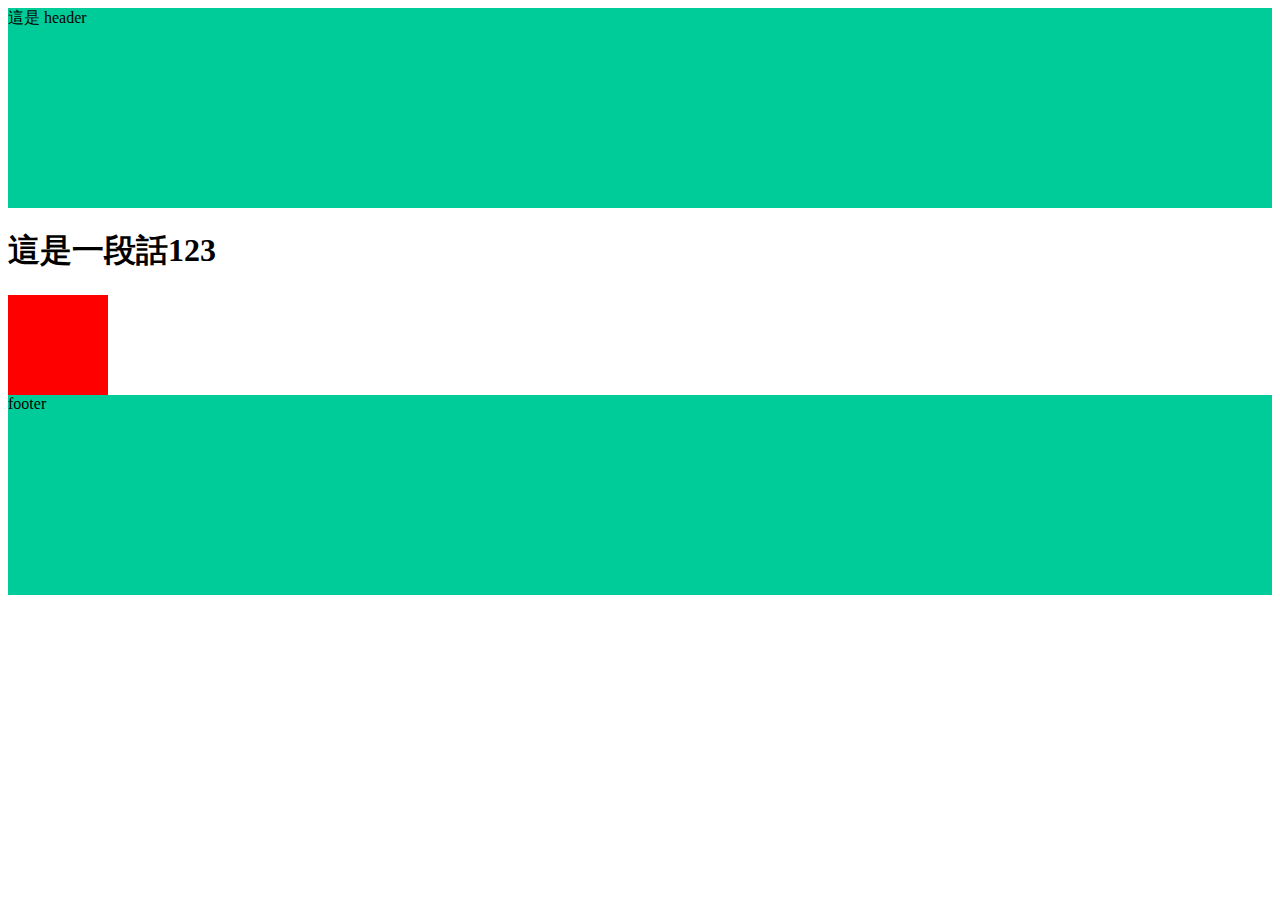
==== index.html @ d3158777 "Update 2021-07-30T07:24:59.198Z" ====
<!DOCTYPE html>
<html lang="en">

<head>
  <meta charset="UTF-8">
  <meta name="viewport" content="width=device-width, initial-scale=1.0">
  <meta http-equiv="X-UA-Compatible" content="ie=edge">
  <title>首頁</title>
  <link rel="stylesheet" href="./assets/style/all.css">
</head>

<body>
  <header class="header">
    這是 header
  </header>

  
<h1>
  這是一段話123
</h1>

<div class="box"></div>

  <footer class="footer">
    footer
  </footer>
  <script src="./assets/js/vendors.js"></script>
  <script src="./assets/js/all.js"></script>
</body>

</html>
---- assets/style/all.css ----
.header {
  height: 200px;
  background-color: #00cc99; }

.footer {
  height: 200px;
  background-color: #00cc99; }

.box {
  width: 100px;
  height: 100px;
  background-color: red;
  display: -webkit-box;
  display: -ms-flexbox;
  display: flex;
  -webkit-transition: all 0.5s;
  -o-transition: all 0.5s;
  transition: all 0.5s; }
  .box:hover {
    width: 200px;
    background-color: #00cc99; }

/*# sourceMappingURL=all.css.map */
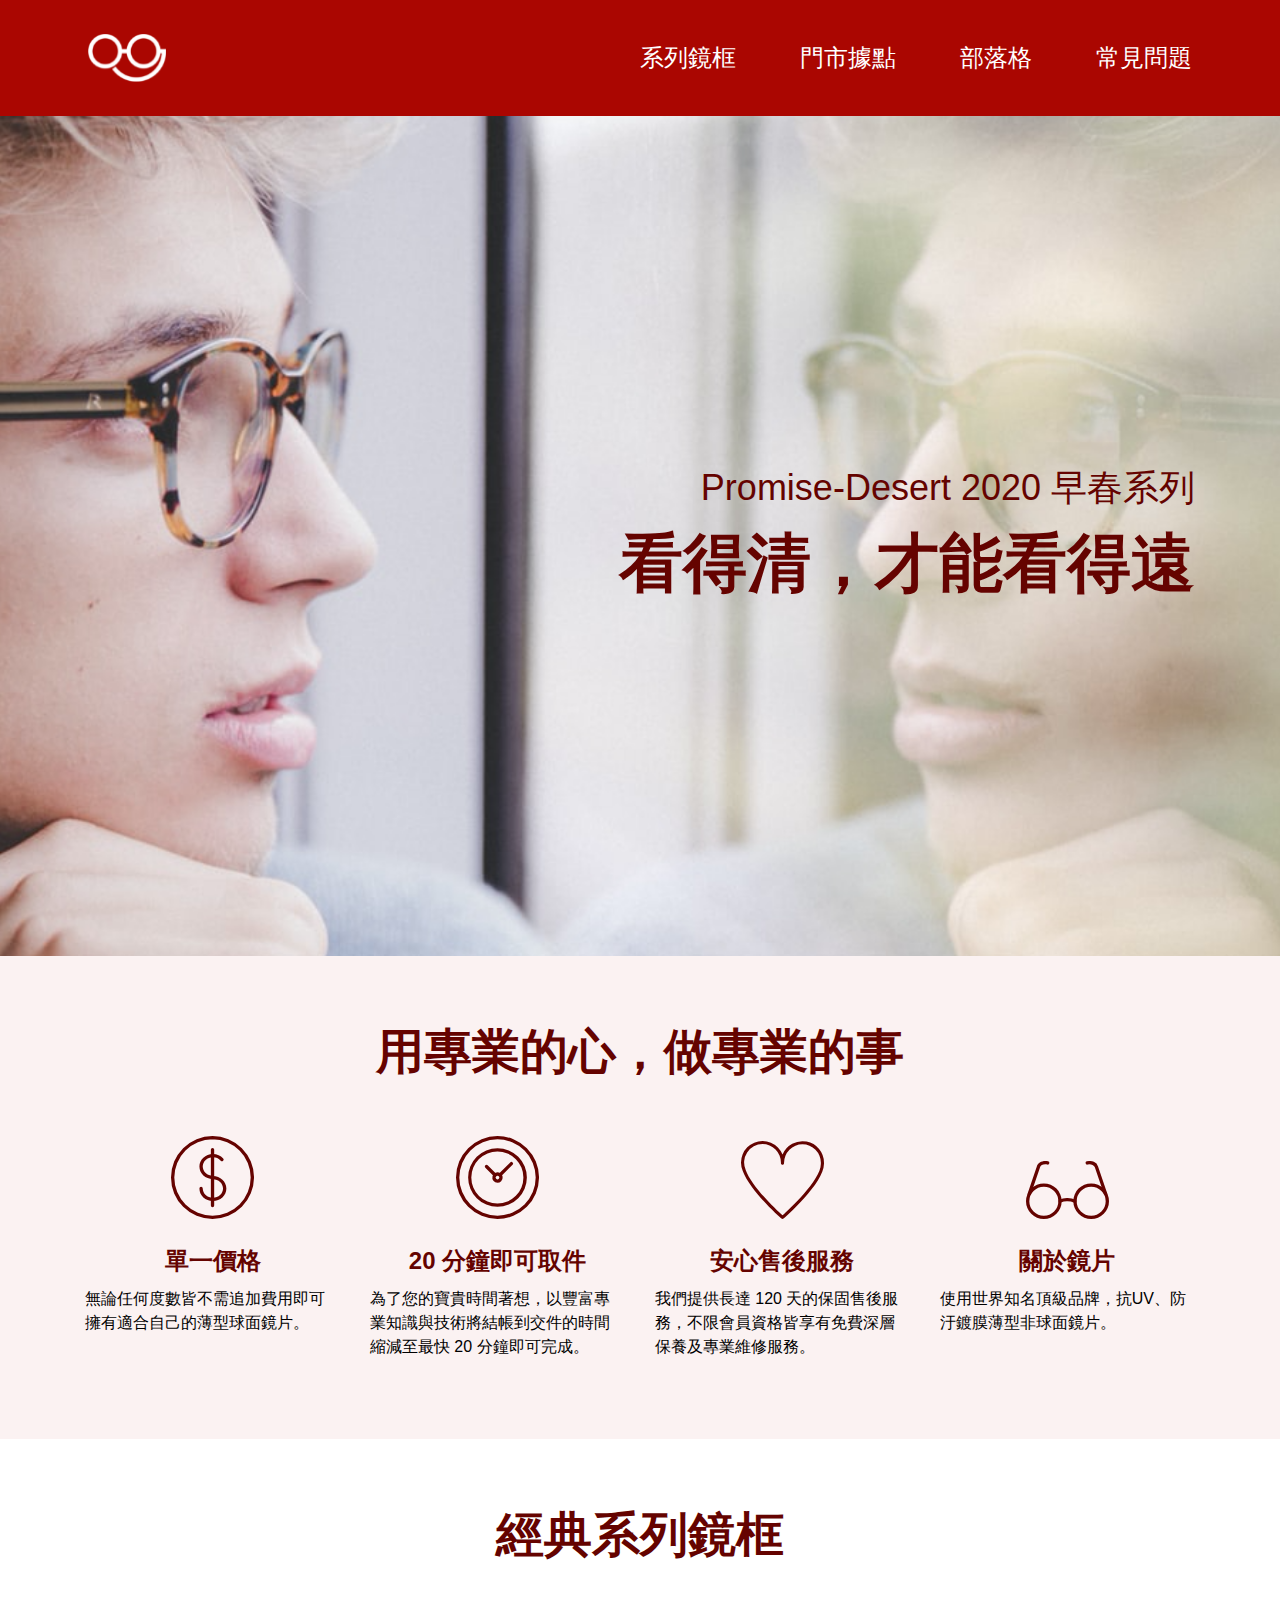
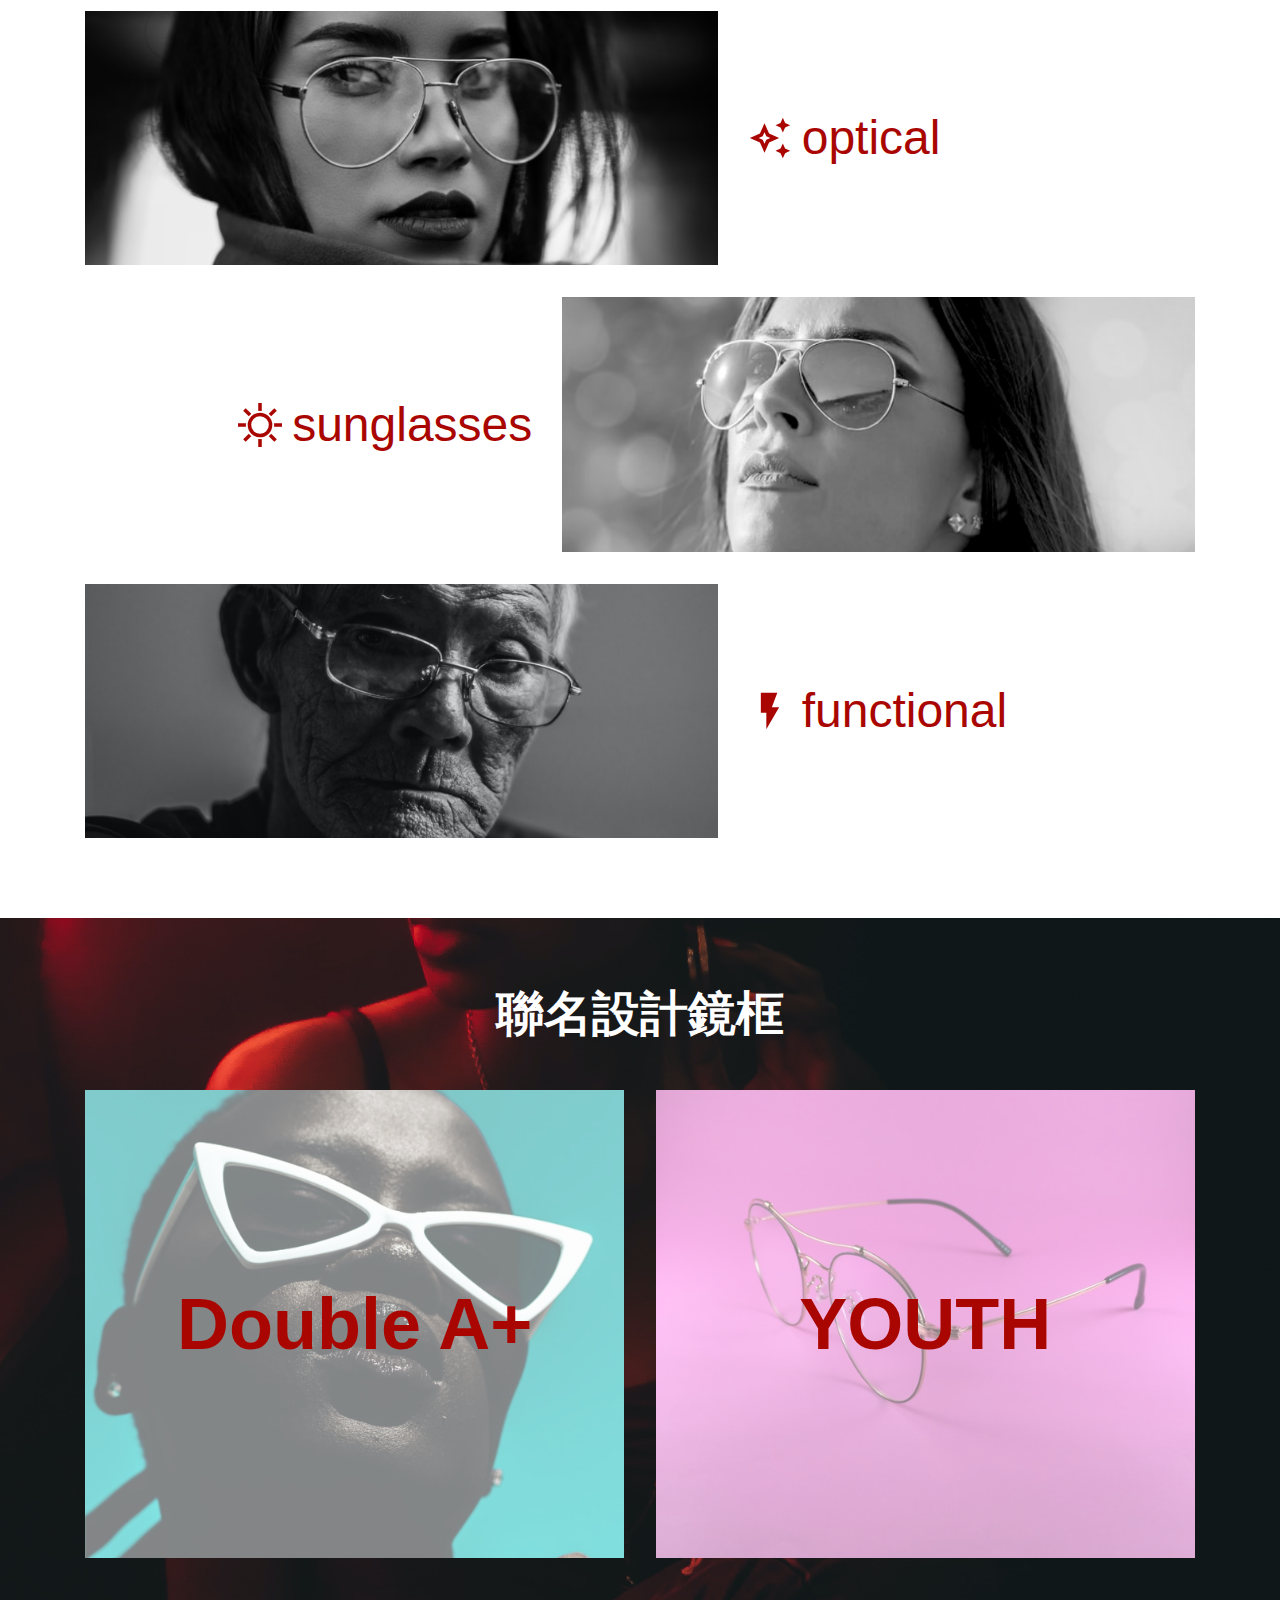
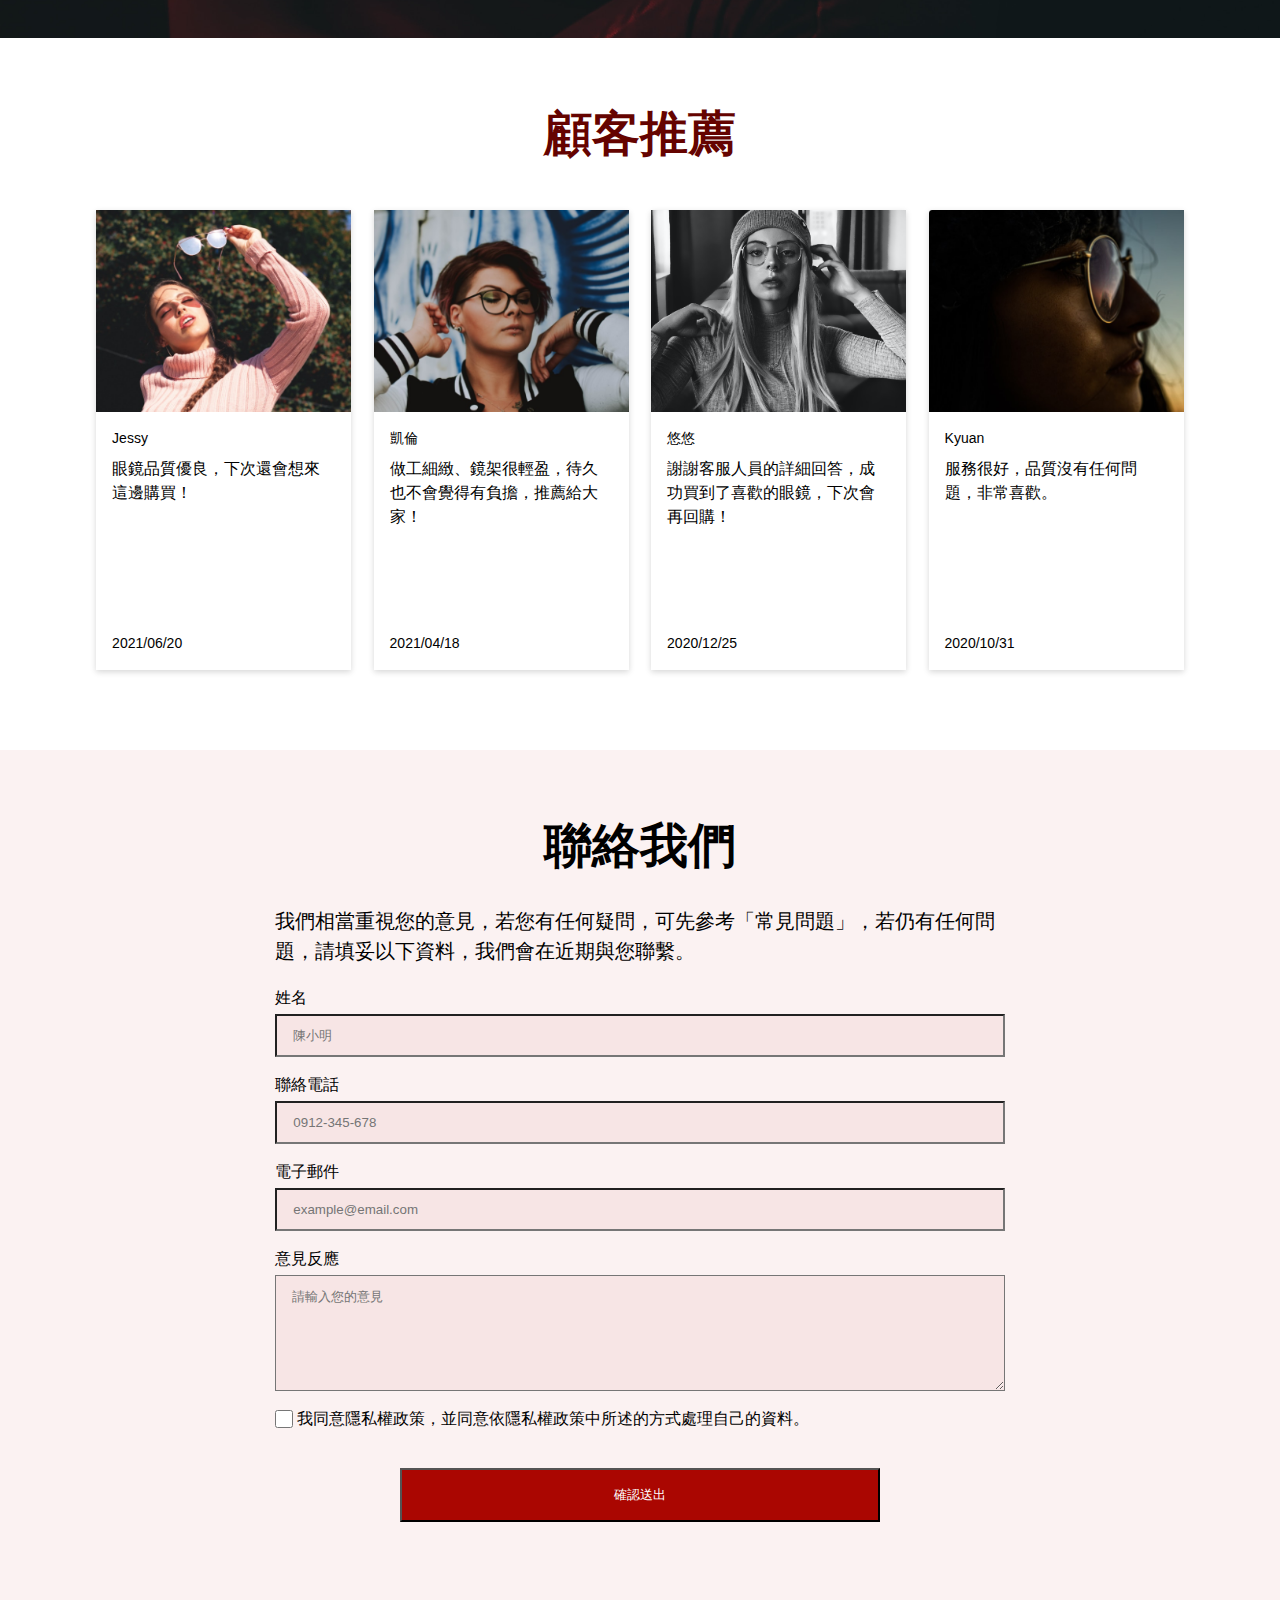
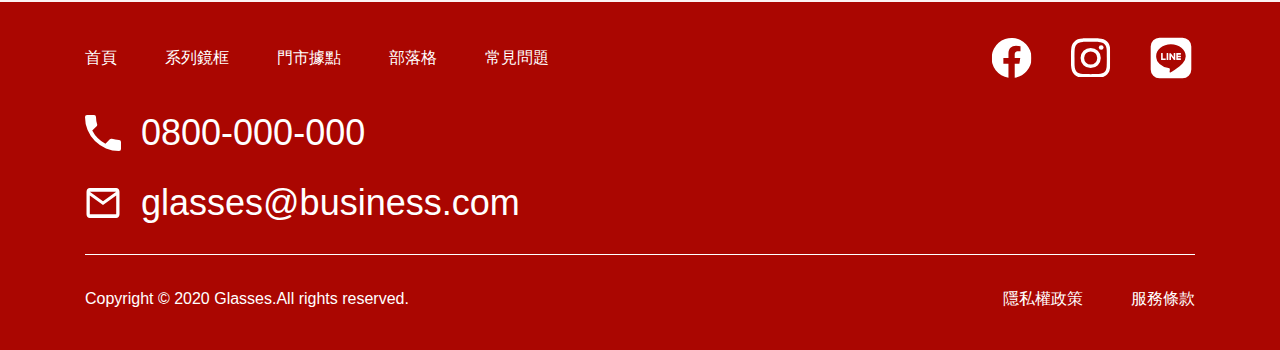
==== commit 05a4d3e0: "Update 2021-07-30T14:39:29.017Z" ====
--- a/index.html
+++ b/index.html
@@ -2,30 +2,220 @@
 <html lang="en">
 
 <head>
-  <meta charset="UTF-8">
-  <meta name="viewport" content="width=device-width, initial-scale=1.0">
-  <meta http-equiv="X-UA-Compatible" content="ie=edge">
-  <title>首頁</title>
-  <link rel="stylesheet" href="./assets/style/all.css">
+    <meta charset="UTF-8">
+    <meta name="viewport" content="width=device-width, initial-scale=1.0">
+    <meta http-equiv="X-UA-Compatible" content="ie=edge">
+    <title>
+        首頁
+    </title>
+    <link rel="stylesheet" href="./assets/style/all.css">
 </head>
 
 <body>
-  <header class="header">
-    這是 header
-  </header>
-
-  
-<h1>
-  這是一段話123
-</h1>
+    <nav class="navbar d-flex justify-content-between align-items-center">
+        <div>
+            <h1><a href="index.html">logo</a></h1>
+        </div>
+        <ul class="menu d-flex">
+            <li><a href="product-op.html" class="h5">系列鏡框</a></li>
+            <li><a href="location.html" class="h5">門市據點</a></li>
+            <li><a href="#" class="h5">部落格</a></li>
+            <li><a href="faq.html" class="h5">常見問題</a></li>
+        </ul>
+    </nav>
+
+    
+<header class="banner">
+    <div class="banner-inner d-flex flex-column justify-content-center container">
+        <span class="h4 text-primary">Promise-Desert 2020 早春系列</span>
+        <h2 class="h2 text-primary fw-bold">看得清，才能看得遠</h2>
+    </div>
+</header>
+<section class="profession content">
+    <h3 class="title text-primary mb-12">用專業的心，做專業的事</h3>
+    <ul class="professionList container d-flex justify-content-between align-items-baseline">
+        <li class="card">
+            <img src="assets/images/icon-dollar.svg" class="profession-img" alt="icon-dollar">
+            <h5 class="card-title h5 text-primary fw-bold mb-2">單一價格</h5>
+            <p>無論任何度數皆不需追加費用即可擁有適合自己的薄型球面鏡片。</p>
+        </li>
+        <li class="card">
+            <img src="assets/images/icon-clock.svg" class="profession-img" alt="icon-clock">
+            <h5 class="card-title h5 text-primary fw-bold mb-2">20 分鐘即可取件</h5>
+            <p>為了您的寶貴時間著想，以豐富專業知識與技術將結帳到交件的時間縮減至最快 20 分鐘即可完成。</p>
+        </li>
+        <li class="card">
+            <img src="assets/images/icon-heart.svg" class="profession-img" alt="icon-heart">
+            <h5 class="card-title h5 text-primary fw-bold mb-2">安心售後服務</h5>
+            <p>我們提供長達 120 天的保固售後服務，不限會員資格皆享有免費深層保養及專業維修服務。</p>
+        </li>
+        <li class="card">
+            <img src="assets/images/icon-glasses.svg" class="profession-img" alt="icon-glasses">
+            <h5 class="card-title h5 text-primary fw-bold mb-2">關於鏡片</h5>
+            <p>使用世界知名頂級品牌，抗UV、防汙鍍膜薄型非球面鏡片。</p>
+        </li>
+    </ul>
+</section>
+<section class="series container content">
+    <h3 class="title series-title text-primary mb-10">經典系列鏡框</h3>
+    <ul class="seriesList">
+        <li class="d-flex">
+            <img src="assets/images/product-1.png" class="series-image" alt="product-1">
+            <a href="product-op.html" class="seriesLink d-flex  align-items-center">
+                <img src="assets/images/auto_awesome_white_24dp.svg" alt="awesome_white" class="hide series-icon">
+                <img src="assets/images/auto_awesome_red_24dp.svg" alt="awesome_red" class="show series-icon">
+                <h3 class="h3 text-secondary">optical</h3>
+            </a>
+        </li>
+        <li class="d-flex flex-row-reverse">
+            <img src="assets/images/product-2.png" class="series-image" alt="product-2">
+            <a href="product-sun.html" class="seriesLink-reverse d-flex align-items-center">
+                <img src="assets/images/icon-sun-white.svg" alt="icon-sun-white" class="hide series-icon">
+                <img src="assets/images/icon-sun.svg" alt="icon-sun" class="show series-icon">
+                <h3 class="h3 text-secondary">sunglasses</h3>
+            </a>
+        </li>
+        <li class="d-flex">
+            <img src="assets/images/product-3.png" class="series-image" alt="product-3">
+            <a href="#" class="seriesLink d-flex  align-items-center">
+                <img src="assets/images/flash_on_white_24dp.svg" alt="flash_on_white" class="hide series-icon">
+                <img src="assets/images/flash_on_red_24dp.svg" alt="flash_on_red" class="show series-icon">
+                <h3 class="h3 text-secondary">functional</h3>
+            </a>
+        </li>
+    </ul>
+</section>
+<section class="joint content">
+    <div class="container text-center">
+        <h3 class="h3 title text-light mb-10">聯名設計鏡框</h3>
+        <ul class="jointList d-flex justify-content-between">
+            <li class="double">
+                <a href="#" class="text-secondary fw-bold">
+                    <p class="font-l">Double A+</p>
+                </a>
+            </li>
+            <li class="youth">
+                <a href="#" class="text-secondary fw-bold">
+                    <p class="font-l">YOUTH</p>
+                </a>
+            </li>
+        </ul>
+    </div>
+</section>
+<section class="container">
+    <div class="content">
+        <h3 class="title text-primary mb-10">顧客推薦</h3>
+        <ul class="recommendList d-flex justify-content-between flex-wrap ">
+            <li class="card mx-auto box-shadow position-relative">
+                <img src="assets/images/rec-1.png" alt="rec-1" class="recommend-img">
+                <div class="card-body">
+                    <p class="font-s mb-2">Jessy</p>
+                    <p>眼鏡品質優良，下次還會想來這邊購買！</p>
+                    <p class="font-s issueDate">2021/06/20</p>
+                </div>
+            </li>
+            <li class="card mx-auto box-shadow position-relative">
+                <img src="assets/images/rec-2.png" alt="rec-2" class="recommend-img">
+                <div class="card-body">
+                    <p class="font-s mb-2">凱倫</p>
+                    <p>做工細緻、鏡架很輕盈，待久也不會覺得有負擔，推薦給大家！</p>
+                    <p class="font-s issueDate">2021/04/18</p>
+                </div>
+            </li>
+            <li class="card mx-auto box-shadow position-relative">
+                <img src="assets/images/rec-3.png" alt="rec-3" class="recommend-img">
+                <div class="card-body">
+                    <p class="font-s mb-2">悠悠</p>
+                    <p>謝謝客服人員的詳細回答，成功買到了喜歡的眼鏡，下次會再回購！</p>
+                    <p class="font-s issueDate">2020/12/25</p>
+                </div>
+            </li>
+            <li class="card mx-auto box-shadow position-relative">
+                <img src="assets/images/rec-4.png" alt="rec-4" class="recommend-img">
+                <div class="card-body">
+                    <p class="font-s mb-2">Kyuan</p>
+                    <p>服務很好，品質沒有任何問題，非常喜歡。</p>
+                    <p class="font-s issueDate">2020/10/31</p>
+                </div>
+            </li>
+        </ul>
+    </div>
+</section>
+<section class="contact content">
+    <h3 class="title">聯絡我們</h3>
+    <div class="container">
+        <div class="contact-form mx-auto">
+            <h6 class="h6 mb-5">我們相當重視您的意見，若您有任何疑問，可先參考「常見問題」，若仍有任何問題，請填妥以下資料，我們會在近期與您聯繫。</h6>
+            <form action="index.html">
+                <div class="contact-form-group mb-4">
+                    <label for="name">姓名</label>
+                    <input type="text" id="name" name="name" placeholder="陳小明">
+                </div>
+                <div class="contact-form-group mb-4">
+                    <label for="tel">聯絡電話</label>
+                    <input type="tel" id="tel" name="tel" placeholder="0912-345-678">
+                </div>
+                <div class="contact-form-group mb-4">
+                    <label for="email">電子郵件</label>
+                    <input type="email" id="email" name="email" placeholder="example@email.com">
+                </div>
+                <div class="contact-form-group mb-4">
+                    <label for="textarea">意見反應</label>
+                    <textarea id="textarea" name="textarea" placeholder="請輸入您的意見" rows="6"></textarea>
+                </div>
+                <div class="checkbox d-flex ">
+                    <input type="checkbox" class="mb-10">
+                    <p>
+                        我同意隱私權政策，並同意依隱私權政策中所述的方式處理自己的資料。
+                    </p>
+                </div>
+                <div class="text-center">
+                    <input type="submit" value="確認送出" class="contactSubmit text-light">
+                </div>
+            </form>
+        </div>
+    </div>
+</section>
 
 <div class="box"></div>
 
-  <footer class="footer">
-    footer
-  </footer>
-  <script src="./assets/js/vendors.js"></script>
-  <script src="./assets/js/all.js"></script>
+        <footer class="footer">
+            <div class="container">
+                <div class="d-flex justify-content-between border-bottom-light">
+                    <div class="footer-left">
+                        <ul class="footer-menu d-flex">
+                            <li><a href="index.html">首頁</a></li>
+                            <li><a href="product-op.html">系列鏡框</a></li>
+                            <li><a href="location.html">門市據點</a></li>
+                            <li><a href="#">部落格</a></li>
+                            <li><a href="faq.html">常見問題</a></li>
+                        </ul>
+                        <div class="footer-left-phone d-flex align-items-center">
+                            <img src="assets/images/icon-phone.svg" class="footer-left-icon" alt="phone"><a href="#"
+                                class="h4">0800-000-000</a>
+                        </div>
+                        <div class="footer-left-mail d-flex align-items-center">
+                            <img src="assets/images/icon-mail.svg" class="footer-left-icon" alt="mail"><a href="#"
+                                class="h4">glasses@business.com</a>
+                        </div>
+                    </div>
+                    <ul class="footer-links d-flex">
+                        <li><a href="#"><img src="assets/images/icon-fb.svg" alt="facebook"></a></li>
+                        <li><a href="#"><img src="assets/images/icon-ig.svg" alt="IG"></a></li>
+                        <li><a href="#"><img src="assets/images/icon-line.svg" alt="line"></a></li>
+                    </ul>
+                </div>
+                <div class="footer-bottom d-flex justify-content-between">
+                    <p class="footer-copyright">Copyright © 2020 Glasses.All rights reserved.</p>
+                    <ul class="footer-terms d-flex">
+                        <li><a href="#">隱私權政策</a></li>
+                        <li><a href="#">服務條款</a></li>
+                    </ul>
+                </div>
+            </div>
+        </footer>
+        <script src="./assets/js/vendors.js"></script>
+        <script src="./assets/js/all.js"></script>
 </body>
 
-</html>
+</html>--- a/assets/style/all.css
+++ b/assets/style/all.css
@@ -1,23 +1,1238 @@
-.header {
-  height: 200px;
-  background-color: #00cc99; }
-
-.footer {
-  height: 200px;
-  background-color: #00cc99; }
-
-.box {
-  width: 100px;
-  height: 100px;
-  background-color: red;
+@charset "UTF-8";
+.mb-1 {
+  margin-bottom: 4px; }
+
+.mb-2 {
+  margin-bottom: 8px; }
+
+.mb-3 {
+  margin-bottom: 12px; }
+
+.mb-4 {
+  margin-bottom: 16px; }
+
+.mb-5 {
+  margin-bottom: 20px; }
+
+.mb-6 {
+  margin-bottom: 24px; }
+
+.mb-7 {
+  margin-bottom: 28px; }
+
+.mb-8 {
+  margin-bottom: 32px; }
+
+.mb-9 {
+  margin-bottom: 36px; }
+
+.mb-10 {
+  margin-bottom: 40px; }
+
+.mb-11 {
+  margin-bottom: 44px; }
+
+.mb-12 {
+  margin-bottom: 48px; }
+
+.mb-13 {
+  margin-bottom: 52px; }
+
+.mx-auto {
+  margin: 0 auto; }
+
+@media (max-width: 767px) {
+  .mb-sm-5 {
+    margin-bottom: 20px; } }
+
+.d-flex {
+  display: -webkit-box;
+  display: -ms-flexbox;
+  display: flex; }
+
+.flex-column {
+  -webkit-box-orient: vertical;
+  -webkit-box-direction: normal;
+      -ms-flex-direction: column;
+          flex-direction: column; }
+
+.flex-row {
+  -webkit-box-orient: horizontal;
+  -webkit-box-direction: normal;
+      -ms-flex-direction: row;
+          flex-direction: row; }
+
+.flex-row-reverse {
+  -webkit-box-orient: horizontal;
+  -webkit-box-direction: reverse;
+      -ms-flex-direction: row-reverse;
+          flex-direction: row-reverse; }
+
+.justify-content-center {
+  -webkit-box-pack: center;
+      -ms-flex-pack: center;
+          justify-content: center; }
+
+.justify-content-around {
+  -ms-flex-pack: distribute;
+      justify-content: space-around; }
+
+.justify-content-between {
+  -webkit-box-pack: justify;
+      -ms-flex-pack: justify;
+          justify-content: space-between; }
+
+.align-items-center {
+  -webkit-box-align: center;
+      -ms-flex-align: center;
+          align-items: center; }
+
+.align-items-baseline {
+  -webkit-box-align: baseline;
+      -ms-flex-align: baseline;
+          align-items: baseline; }
+
+.flex-wrap {
+  -ms-flex-wrap: wrap;
+      flex-wrap: wrap; }
+
+.show {
+  display: inline; }
+
+.hide {
+  display: none; }
+
+.h2 {
+  font-size: 64px; }
+
+.h3 {
+  font-size: 48px; }
+
+.h4 {
+  font-size: 36px; }
+
+.h5 {
+  font-size: 24px; }
+
+.h6 {
+  font-size: 20px; }
+
+.font-s {
+  font-size: 14px; }
+
+.font-l {
+  font-size: 72px; }
+
+.fw-bold {
+  font-weight: bold; }
+
+.text-center {
+  text-align: center; }
+
+.text-primary {
+  color: #650300; }
+
+.text-secondary {
+  color: #aa0601; }
+
+.text-light {
+  color: #ffffff; }
+
+.position-relative {
+  position: relative; }
+
+.position-absolute {
+  position: absolute; }
+
+.position-fixed {
+  position: fixed; }
+
+.box-shadow {
+  -webkit-box-shadow: 0px 2px 6px #00000029;
+          box-shadow: 0px 2px 6px #00000029; }
+
+.border-bottom-light {
+  border-bottom: solid 1px #ffffff; }
+
+.border-grey {
+  border: solid 1px #00000020; }
+
+/* http://meyerweb.com/eric/tools/css/reset/ 
+   v2.0 | 20110126
+   License: none (public domain)
+*/
+html, body, div, span, applet, object, iframe,
+h1, h2, h3, h4, h5, h6, p, blockquote, pre,
+a, abbr, acronym, address, big, cite, code,
+del, dfn, em, img, ins, kbd, q, s, samp,
+small, strike, strong, sub, sup, tt, var,
+b, u, i, center,
+dl, dt, dd, ol, ul, li,
+fieldset, form, label, legend,
+table, caption, tbody, tfoot, thead, tr, th, td,
+article, aside, canvas, details, embed,
+figure, figcaption, footer, header, hgroup,
+menu, nav, output, ruby, section, summary,
+time, mark, audio, video {
+  /* 若要將多樣標籤一起調整，可用「,」 */
+  margin: 0;
+  padding: 0;
+  border: 0;
+  font-size: 100%;
+  font: inherit;
+  vertical-align: baseline; }
+
+/* HTML5 display-role reset for older browsers */
+article, aside, details, figcaption, figure,
+footer, header, hgroup, menu, nav, section {
+  display: block; }
+
+body {
+  line-height: 1; }
+
+ol, ul {
+  list-style: none; }
+
+blockquote, q {
+  quotes: none; }
+
+blockquote:before, blockquote:after,
+q:before, q:after {
+  content: '';
+  content: none; }
+
+table {
+  border-collapse: collapse;
+  border-spacing: 0; }
+
+img {
+  display: block;
+  max-width: 100%;
+  height: auto; }
+
+*, *:before, *:after {
+  -webkit-box-sizing: border-box;
+          box-sizing: border-box; }
+
+* {
+  padding: 0;
+  margin: 0; }
+
+body {
+  font-family: -apple-system, BlinkMacSystemFont, "Segoe UI", "Microsoft JhengHei", Roboto, "Helvetica Neue", Arial, sans-serif;
+  line-height: 1.5; }
+
+a {
+  text-decoration: none; }
+
+.container {
+  max-width: 1110px;
+  margin: 0 auto; }
+  @media (max-width: 992px) {
+    .container {
+      max-width: 690px; } }
+  @media (max-width: 767px) {
+    .container {
+      max-width: 345px; } }
+
+.title {
+  text-align: center;
+  font-size: 48px;
+  font-weight: bold; }
+  @media (max-width: 992px) {
+    .title {
+      font-size: 32px; } }
+  @media (max-width: 767px) {
+    .title {
+      font-size: 24px; } }
+
+.content {
+  padding: 60px 0 80px 0; }
+  @media (max-width: 992px) {
+    .content {
+      padding: 40px 0 56px 0; } }
+  @media (max-width: 767px) {
+    .content {
+      padding: 32px 0 40px 0; } }
+
+.content-product {
+  padding: 80px 0 160px 0; }
+  @media (max-width: 992px) {
+    .content-product {
+      padding: 56px 0 96px 0; } }
+  @media (max-width: 767px) {
+    .content-product {
+      padding: 32px 0 56px 0; } }
+
+.content-page {
+  padding: 96px 0 160px 0; }
+  @media (max-width: 992px) {
+    .content-page {
+      padding: 60px 0 96px 0; } }
+  @media (max-width: 767px) {
+    .content-page {
+      padding: 28px 0 56px 0; } }
+
+.pageOptions {
   display: -webkit-box;
   display: -ms-flexbox;
   display: flex;
-  -webkit-transition: all 0.5s;
-  -o-transition: all 0.5s;
-  transition: all 0.5s; }
-  .box:hover {
-    width: 200px;
-    background-color: #00cc99; }
+  -webkit-box-pack: center;
+      -ms-flex-pack: center;
+          justify-content: center; }
+  .pageOptions li {
+    border: 1px solid #555555; }
+  .pageOptions a {
+    color: #555555;
+    display: block;
+    font-size: 18px; }
+    @media (max-width: 767px) {
+      .pageOptions a {
+        font-size: 16px; } }
+  .pageOptions .pagePrevious {
+    padding: 11px 12px; }
+    @media (max-width: 767px) {
+      .pageOptions .pagePrevious {
+        padding: 10px 10px; } }
+    .pageOptions .pagePrevious:hover {
+      background: #f2f2f2; }
+  .pageOptions .page-button {
+    padding: 12px 16px; }
+    @media (max-width: 767px) {
+      .pageOptions .page-button {
+        padding: 12px 12px; } }
+    .pageOptions .page-button:hover {
+      color: #ffffff;
+      background: #000000; }
+  .pageOptions .pageNext {
+    padding: 11px 12px; }
+    @media (max-width: 767px) {
+      .pageOptions .pageNext {
+        padding: 10px 10px; } }
+    .pageOptions .pageNext:hover {
+      background: #f2f2f2; }
+
+.navbar {
+  background: #aa0601;
+  padding: 30px 56px 30px 88px; }
+  @media (max-width: 992px) {
+    .navbar {
+      padding: 30px 19px 30px 39px; } }
+  @media (max-width: 767px) {
+    .navbar {
+      -webkit-box-orient: vertical;
+      -webkit-box-direction: normal;
+          -ms-flex-direction: column;
+              flex-direction: column;
+      padding: 0; } }
+  @media (max-width: 767px) {
+    .navbar h1 {
+      padding: 10px 0; } }
+  .navbar h1 a {
+    background: url("../images/logo.png");
+    background-size: contain;
+    width: 78px;
+    height: 48px;
+    display: block;
+    text-indent: 101%;
+    white-space: nowrap;
+    overflow: hidden; }
+    @media (max-width: 767px) {
+      .navbar h1 a {
+        width: 47px;
+        height: 29px; } }
+  .navbar .menu {
+    text-align: center; }
+    @media (max-width: 767px) {
+      .navbar .menu {
+        -ms-flex-wrap: wrap;
+            flex-wrap: wrap;
+        width: 100%; } }
+    @media (max-width: 767px) {
+      .navbar .menu li {
+        width: 50%;
+        border: 1px solid #ffffff; } }
+    .navbar .menu a {
+      color: #ffffff;
+      display: block;
+      padding: 10px 32px; }
+      @media (max-width: 992px) {
+        .navbar .menu a {
+          padding: 10px 20px; } }
+      @media (max-width: 767px) {
+        .navbar .menu a {
+          padding: 8px 0; } }
+    .navbar .menu a:hover {
+      color: #fbc02d; }
+
+.footer {
+  color: #ffffff;
+  background: #aa0601; }
+  .footer a {
+    color: #ffffff; }
+    .footer a:hover {
+      color: #fbc02d; }
+  .footer .footer-left {
+    padding: 34px 0 24px 0; }
+    @media (max-width: 992px) {
+      .footer .footer-left {
+        padding: 28px 0 20px 0; } }
+    .footer .footer-left .footer-menu {
+      margin-bottom: 26px; }
+      @media (max-width: 992px) {
+        .footer .footer-left .footer-menu {
+          margin-bottom: 8px; } }
+      @media (max-width: 767px) {
+        .footer .footer-left .footer-menu {
+          display: none; } }
+      .footer .footer-left .footer-menu li {
+        margin-right: 48px; }
+        @media (max-width: 992px) {
+          .footer .footer-left .footer-menu li {
+            margin-right: 40px; } }
+      .footer .footer-left .footer-menu a {
+        display: block;
+        padding: 10px 0; }
+    .footer .footer-left .footer-left-icon {
+      width: 36px;
+      height: 36px;
+      margin-right: 20px; }
+      @media (max-width: 992px) {
+        .footer .footer-left .footer-left-icon {
+          width: 20px;
+          height: 20px; } }
+      @media (max-width: 767px) {
+        .footer .footer-left .footer-left-icon {
+          width: 16px;
+          height: 16px; } }
+    .footer .footer-left .footer-left-phone {
+      margin-bottom: 16px; }
+      @media (max-width: 992px) {
+        .footer .footer-left .footer-left-phone {
+          margin-bottom: 12px; } }
+      @media (max-width: 767px) {
+        .footer .footer-left .footer-left-phone {
+          margin-bottom: 16px; } }
+      @media (max-width: 992px) {
+        .footer .footer-left .footer-left-phone a {
+          font-size: 20px; } }
+      @media (max-width: 767px) {
+        .footer .footer-left .footer-left-phone a {
+          font-size: 16px; } }
+    @media (max-width: 992px) {
+      .footer .footer-left .footer-left-mail a {
+        font-size: 20px; } }
+    @media (max-width: 767px) {
+      .footer .footer-left .footer-left-mail a {
+        font-size: 16px; } }
+  .footer .footer-links li {
+    margin-left: 32px;
+    padding: 32px 0; }
+    .footer .footer-links li:hover {
+      -webkit-transform: scale(1.2);
+          -ms-transform: scale(1.2);
+              transform: scale(1.2); }
+    @media (max-width: 992px) {
+      .footer .footer-links li {
+        margin-left: 24px; } }
+    @media (max-width: 767px) {
+      .footer .footer-links li {
+        padding: 24px 0; } }
+  @media (max-width: 992px) {
+    .footer .footer-links img {
+      width: 24px;
+      height: 24px; } }
+  @media (max-width: 767px) {
+    .footer .footer-bottom {
+      display: block; } }
+  .footer .footer-copyright {
+    padding: 32px 0 39px 0; }
+    @media (max-width: 992px) {
+      .footer .footer-copyright {
+        padding: 24px 0 32px 0; } }
+    @media (max-width: 767px) {
+      .footer .footer-copyright {
+        font-size: 14px;
+        padding: 16px 0 8px 0; } }
+  .footer .footer-terms {
+    padding: 32px 0 39px 0; }
+    @media (max-width: 992px) {
+      .footer .footer-terms {
+        font-size: 14px;
+        padding: 0px 0 16px 0; } }
+    @media (max-width: 767px) {
+      .footer .footer-terms {
+        -webkit-box-orient: vertical;
+        -webkit-box-direction: normal;
+            -ms-flex-direction: column;
+                flex-direction: column; } }
+    .footer .footer-terms li {
+      margin-left: 48px; }
+      @media (max-width: 992px) {
+        .footer .footer-terms li {
+          margin-left: 24px; } }
+      @media (max-width: 767px) {
+        .footer .footer-terms li {
+          margin-left: 0;
+          margin-bottom: 8px; } }
+
+.banner {
+  background: url("../images/banner.png") center center/cover; }
+  @media (max-width: 767px) {
+    .banner {
+      background: url("../images/banner-sm.png") center center/cover; } }
+  .banner .banner-inner {
+    height: 840px;
+    text-align: right; }
+    @media (max-width: 767px) {
+      .banner .banner-inner {
+        height: 394px; } }
+    @media (max-width: 992px) {
+      .banner .banner-inner span {
+        font-size: 20px; } }
+    @media (max-width: 767px) {
+      .banner .banner-inner span {
+        font-size: 16px; } }
+    @media (max-width: 992px) {
+      .banner .banner-inner h2 {
+        font-size: 48px; } }
+    @media (max-width: 767px) {
+      .banner .banner-inner h2 {
+        font-size: 32px; } }
+
+.profession {
+  background: #aa06010d; }
+  @media (max-width: 992px) {
+    .profession h3 {
+      margin-bottom: 40px; } }
+  @media (max-width: 767px) {
+    .profession h3 {
+      margin-bottom: 28px; } }
+  @media (max-width: 992px) {
+    .profession .professionList {
+      -ms-flex-wrap: wrap;
+          flex-wrap: wrap; } }
+  @media (max-width: 767px) {
+    .profession .professionList {
+      -webkit-box-pack: center;
+          -ms-flex-pack: center;
+              justify-content: center; } }
+  @media (max-width: 992px) {
+    .profession .professionList li:not(:nth-child(n + 3):nth-child(-n + 4)) {
+      margin-bottom: 44px; } }
+  @media (max-width: 767px) {
+    .profession .professionList li:not(:nth-child(n + 3):nth-child(-n + 4)) {
+      margin-bottom: 40px; } }
+  @media (max-width: 767px) {
+    .profession .professionList li:not(:last-child) {
+      margin-bottom: 40px; } }
+  .profession .professionList .profession-img {
+    max-width: 83px;
+    height: auto;
+    margin: 0 auto;
+    margin-bottom: 24px; }
+
+.card {
+  width: 23%; }
+  @media (max-width: 992px) {
+    .card {
+      width: 45%; } }
+  @media (max-width: 767px) {
+    .card {
+      width: 92%; } }
+  .card .card-body {
+    padding: 16px;
+    height: auto; }
+  .card .card-title {
+    text-align: center; }
+
+@media (max-width: 992px) {
+  .series .series-title {
+    margin-bottom: 32px; } }
+
+@media (max-width: 767px) {
+  .series .series-title {
+    margin-bottom: 20px; } }
+
+.series .seriesList li:not(:last-child) {
+  margin-bottom: 32px; }
+  @media (max-width: 992px) {
+    .series .seriesList li:not(:last-child) {
+      margin-bottom: 8px; } }
+
+@media (max-width: 992px) {
+  .series .seriesList li {
+    -webkit-box-orient: horizontal;
+    -webkit-box-direction: normal;
+        -ms-flex-direction: row;
+            flex-direction: row; } }
+
+@media (max-width: 767px) {
+  .series .seriesList li {
+    position: relative; } }
+
+.series .seriesList .series-image {
+  max-width: 57%;
+  height: auto; }
+  @media (max-width: 992px) {
+    .series .seriesList .series-image {
+      max-width: 56.5%; } }
+  @media (max-width: 767px) {
+    .series .seriesList .series-image {
+      max-width: 100%; } }
+
+.series .seriesList a :nth-child(2n) {
+  margin-right: 10px; }
+
+@media (max-width: 767px) {
+  .series .seriesList a {
+    position: absolute;
+    top: 50%;
+    left: 50%;
+    -webkit-transform: translate(-50%, -50%);
+        -ms-transform: translate(-50%, -50%);
+            transform: translate(-50%, -50%); } }
+
+.series .seriesList .seriesLink {
+  margin-left: 30px; }
+  @media (max-width: 767px) {
+    .series .seriesList .seriesLink {
+      margin-left: 0; } }
+  .series .seriesList .seriesLink:hover {
+    -webkit-transform: scale(1.2);
+        -ms-transform: scale(1.2);
+            transform: scale(1.2); }
+    @media (max-width: 767px) {
+      .series .seriesList .seriesLink:hover {
+        -webkit-transform: scale(1.2) translate(-40%, -50%);
+            -ms-transform: scale(1.2) translate(-40%, -50%);
+                transform: scale(1.2) translate(-40%, -50%); } }
+
+.series .seriesList .seriesLink-reverse {
+  margin-right: 30px; }
+  @media (max-width: 992px) {
+    .series .seriesList .seriesLink-reverse {
+      margin: 0 0 0 30px; } }
+  @media (max-width: 767px) {
+    .series .seriesList .seriesLink-reverse {
+      margin-left: 0; } }
+  .series .seriesList .seriesLink-reverse:hover {
+    -webkit-transform: scale(1.2);
+        -ms-transform: scale(1.2);
+            transform: scale(1.2); }
+    @media (max-width: 767px) {
+      .series .seriesList .seriesLink-reverse:hover {
+        -webkit-transform: scale(1.2) translate(-40%, -50%);
+            -ms-transform: scale(1.2) translate(-40%, -50%);
+                transform: scale(1.2) translate(-40%, -50%); } }
+
+.series .seriesList .series-icon {
+  width: 44px;
+  height: 44px; }
+  @media (max-width: 992px) {
+    .series .seriesList .series-icon {
+      max-width: 36px;
+      height: auto; } }
+
+@media (max-width: 767px) {
+  .series .seriesList .show {
+    display: none; } }
+
+@media (max-width: 767px) {
+  .series .seriesList .hide {
+    display: inline; } }
+
+@media (max-width: 992px) {
+  .series .seriesList h3 {
+    font-size: 28px; } }
+
+@media (max-width: 767px) {
+  .series .seriesList h3 {
+    color: #ffffff; } }
+
+.joint {
+  background: url("../images/bg.png") center center/cover; }
+  @media (max-width: 992px) {
+    .joint h3 {
+      margin-bottom: 32px; } }
+  @media (max-width: 767px) {
+    .joint h3 {
+      margin-bottom: 20px; } }
+  @media (max-width: 767px) {
+    .joint .jointList {
+      -ms-flex-wrap: wrap;
+          flex-wrap: wrap; } }
+  .joint .jointList li {
+    width: 48.6%; }
+    @media (max-width: 767px) {
+      .joint .jointList li {
+        width: 100%; } }
+    .joint .jointList li:hover {
+      background-blend-mode: normal;
+      opacity: 0.5; }
+  .joint .jointList p {
+    padding: 180px 0; }
+    @media (max-width: 992px) {
+      .joint .jointList p {
+        font-size: 32px;
+        padding: 117px 0; } }
+    @media (max-width: 767px) {
+      .joint .jointList p {
+        padding: 124px 0; } }
+  .joint .jointList .double {
+    background: rgba(255, 255, 255, 0.5) url("../images/product-8.png") center center/cover;
+    background-blend-mode: multiply;
+    background-blend-mode: screen; }
+    @media (max-width: 767px) {
+      .joint .jointList .double {
+        margin-bottom: 16px; } }
+  .joint .jointList .youth {
+    background: rgba(255, 255, 255, 0.5) url("../images/product-9.png") center center/cover;
+    background-blend-mode: multiply;
+    background-blend-mode: screen; }
+
+.recommendList li {
+  height: 460px; }
+
+@media (max-width: 992px) {
+  .recommendList li:not(:nth-child(n + 3):nth-child(-n + 4)) {
+    margin-bottom: 32px; } }
+
+@media (max-width: 767px) {
+  .recommendList li:not(:nth-child(n + 3):nth-child(-n + 4)) {
+    margin-bottom: 16px; } }
+
+@media (max-width: 767px) {
+  .recommendList li:not(:last-child) {
+    margin-bottom: 16px; } }
+
+.recommendList .issueDate {
+  position: absolute;
+  bottom: 0;
+  margin-bottom: 16px; }
+
+.contact {
+  background: #aa06010d; }
+  .contact h3 {
+    margin-bottom: 24px; }
+    @media (max-width: 767px) {
+      .contact h3 {
+        margin-bottom: 20px; } }
+  .contact .contact-form {
+    width: 65.7%; }
+    @media (max-width: 992px) {
+      .contact .contact-form {
+        width: 65%; } }
+    @media (max-width: 767px) {
+      .contact .contact-form {
+        width: 100%; } }
+    @media (max-width: 992px) {
+      .contact .contact-form h6 {
+        font-size: 16px;
+        margin-bottom: 16px; } }
+    @media (max-width: 767px) {
+      .contact .contact-form h6 {
+        margin-bottom: 8px; } }
+
+.contact-form-group {
+  margin-bottom: 16px;
+  display: -webkit-box;
+  display: -ms-flexbox;
+  display: flex;
+  -webkit-box-orient: vertical;
+  -webkit-box-direction: normal;
+      -ms-flex-direction: column;
+          flex-direction: column; }
+  .contact-form-group label {
+    margin-bottom: 4px; }
+    @media (max-width: 992px) {
+      .contact-form-group label {
+        font-size: 14px; } }
+  .contact-form-group input,
+  .contact-form-group textarea {
+    padding: 12px 16px;
+    background: #aa06010d; }
+    @media (max-width: 992px) {
+      .contact-form-group input,
+      .contact-form-group textarea {
+        padding: 8px 12px; } }
+
+.checkbox input {
+  width: 18px;
+  height: 18px;
+  margin-right: 4px;
+  margin-top: 3px; }
+  @media (max-width: 992px) {
+    .checkbox input {
+      margin-right: 2px; } }
+
+.contactSubmit {
+  width: 65.7%;
+  padding: 16px 0;
+  background: #aa0601; }
+  @media (max-width: 992px) {
+    .contactSubmit {
+      width: 30.4%;
+      padding: 10px 0; } }
+  @media (max-width: 767px) {
+    .contactSubmit {
+      width: 47.8%;
+      padding: 8px 0; } }
+
+.product-menu {
+  display: -webkit-box;
+  display: -ms-flexbox;
+  display: flex; }
+  .product-menu .product-label {
+    width: 33.3%; }
+  .product-menu li {
+    border: 1px solid #dcdcdc; }
+  .product-menu a:hover {
+    border-bottom: 8px solid #aa0601; }
+    @media (max-width: 767px) {
+      .product-menu a:hover {
+        border-bottom: 4px solid #aa0601; } }
+  .product-menu .productLink {
+    display: -webkit-box;
+    display: -ms-flexbox;
+    display: flex;
+    -webkit-box-pack: center;
+        -ms-flex-pack: center;
+            justify-content: center;
+    padding: 27px 0 18px 0;
+    border-bottom: 8px solid transparent; }
+    @media (max-width: 992px) {
+      .product-menu .productLink {
+        padding: 14px 0 6px 0; } }
+    @media (max-width: 767px) {
+      .product-menu .productLink {
+        padding: 6px 0 1px 0;
+        border-bottom: 4px solid transparent; } }
+    .product-menu .productLink .product-icon {
+      width: 44px;
+      height: 44px;
+      margin-right: 10px; }
+      @media (max-width: 992px) {
+        .product-menu .productLink .product-icon {
+          max-width: 29px;
+          height: auto;
+          margin-right: 9px; } }
+      @media (max-width: 767px) {
+        .product-menu .productLink .product-icon {
+          max-width: 15px;
+          margin-right: 3px; } }
+    .product-menu .productLink .product-label-title {
+      font-size: 32px;
+      color: #000000; }
+      @media (max-width: 992px) {
+        .product-menu .productLink .product-label-title {
+          font-size: 24px; } }
+      @media (max-width: 767px) {
+        .product-menu .productLink .product-label-title {
+          font-size: 14px; } }
+
+.product_banner {
+  display: -webkit-box;
+  display: -ms-flexbox;
+  display: flex; }
+  .product_banner .product-banner-img {
+    width: 50%;
+    height: 304px; }
+    @media (max-width: 767px) {
+      .product_banner .product-banner-img {
+        height: 148px; } }
+
+.product-item {
+  margin-bottom: 40px; }
+  @media (max-width: 992px) {
+    .product-item {
+      margin-bottom: 32px; } }
+  @media (max-width: 767px) {
+    .product-item {
+      margin-bottom: 20px; } }
+
+.product-title {
+  font-size: 42px; }
+  @media (max-width: 992px) {
+    .product-title {
+      font-size: 32px; } }
+  @media (max-width: 767px) {
+    .product-title {
+      font-size: 20px; } }
+
+.product-text {
+  font-size: 32px; }
+  @media (max-width: 992px) {
+    .product-text {
+      font-size: 24px; } }
+  @media (max-width: 767px) {
+    .product-text {
+      font-size: 16px; } }
+
+.combi {
+  display: -webkit-box;
+  display: -ms-flexbox;
+  display: flex;
+  -webkit-box-pack: justify;
+      -ms-flex-pack: justify;
+          justify-content: space-between;
+  -ms-flex-wrap: wrap;
+      flex-wrap: wrap; }
+  .combi li .combi-item-1 {
+    display: -webkit-box;
+    display: -ms-flexbox;
+    display: flex;
+    -webkit-box-pack: justify;
+        -ms-flex-pack: justify;
+            justify-content: space-between; }
+  .combi li .combi-item-2 {
+    display: -webkit-box;
+    display: -ms-flexbox;
+    display: flex; }
+  .combi li .box {
+    width: 24px;
+    height: 24px;
+    border-radius: 4px;
+    margin-right: 8px; }
+    @media (max-width: 767px) {
+      .combi li .box {
+        margin-right: 4px; } }
+  @media (max-width: 767px) {
+    .combi li h5,
+    .combi li span {
+      font-size: 16px; } }
+
+.product-color-1 {
+  background-color: #5f3e2d; }
+
+.product-color-2 {
+  background-color: #b75929; }
+
+.banner-img-1 {
+  background: url("../images/banner-1.png") center center/cover; }
+  @media (max-width: 992px) {
+    .banner-img-1 {
+      background: url("../images/banner-1.png") center center/cover; } }
+
+.banner-img-2 {
+  background: url("../images/banner-2.png") center center/cover; }
+  @media (max-width: 992px) {
+    .banner-img-2 {
+      background: url("../images/banner-2.png") center center/cover; } }
+
+.product-img {
+  width: 255px;
+  height: 164px; }
+  @media (max-width: 992px) {
+    .product-img {
+      width: 100%; } }
+
+.celluloid {
+  margin-bottom: 96px; }
+  @media (max-width: 992px) {
+    .celluloid {
+      margin-bottom: 65px; } }
+  @media (max-width: 767px) {
+    .celluloid {
+      margin-bottom: 40px; } }
+  .celluloid li {
+    width: 22%; }
+    .celluloid li:nth-child(n):nth-child(-n + 8) {
+      margin-bottom: 104px; }
+    @media (max-width: 992px) {
+      .celluloid li {
+        width: 47%; }
+        .celluloid li:nth-child(n):nth-child(-n + 10) {
+          margin-bottom: 72px; } }
+    @media (max-width: 767px) {
+      .celluloid li {
+        width: 100%; }
+        .celluloid li:nth-child(n):nth-child(-n + 11) {
+          margin-bottom: 32px; } }
+
+.banner-img-3 {
+  background: url("../images/banner-3.png") center center/cover; }
+  @media (max-width: 992px) {
+    .banner-img-3 {
+      background: url("../images/banner-3.png") center center/cover; } }
+
+.banner-img-4 {
+  background: url("../images/product-2-color.png") center center/cover; }
+  @media (max-width: 992px) {
+    .banner-img-4 {
+      background: url("../images/product-2-color.png") center center/cover; } }
+
+.newCollection li {
+  width: 31%; }
+  .newCollection li:nth-child(n):nth-child(-n + 3) {
+    margin-bottom: 104px; }
+  @media (max-width: 992px) {
+    .newCollection li {
+      width: 47%; }
+      .newCollection li:nth-child(n):nth-child(-n + 4) {
+        margin-bottom: 72px; } }
+  @media (max-width: 767px) {
+    .newCollection li {
+      width: 100%; }
+      .newCollection li:nth-child(n):nth-child(-n + 5) {
+        margin-bottom: 32px; } }
+
+.product-newCollection-img {
+  width: 350px;
+  height: 224px; }
+  @media (max-width: 992px) {
+    .product-newCollection-img {
+      width: 100%; } }
+
+.title-page {
+  font-size: 48px;
+  font-weight: bold;
+  padding-left: 16px;
+  border-left: 8px solid #9f1213;
+  margin-bottom: 60px; }
+  @media (max-width: 992px) {
+    .title-page {
+      border-left: 4px solid #9f1213;
+      margin-bottom: 40px; } }
+  @media (max-width: 767px) {
+    .title-page {
+      font-size: 28px;
+      padding-left: 8px;
+      margin-bottom: 24px; } }
+
+.selectRegion {
+  display: -webkit-box;
+  display: -ms-flexbox;
+  display: flex;
+  margin-bottom: 32px; }
+  @media (max-width: 992px) {
+    .selectRegion {
+      margin-bottom: 24px; } }
+  @media (max-width: 767px) {
+    .selectRegion {
+      margin-bottom: 20px; } }
+  .selectRegion span {
+    font-size: 24px;
+    padding-right: 20px; }
+    @media (max-width: 992px) {
+      .selectRegion span {
+        font-size: 16px; } }
+    @media (max-width: 767px) {
+      .selectRegion span {
+        font-size: 14px;
+        padding-right: 12px; } }
+  .selectRegion .dropdown-toggle {
+    width: 324px; }
+    @media (max-width: 992px) {
+      .selectRegion .dropdown-toggle {
+        max-width: 237px; } }
+    @media (max-width: 767px) {
+      .selectRegion .dropdown-toggle {
+        max-width: 277px; } }
+
+.card-area {
+  width: 31.5%; }
+  @media (max-width: 992px) {
+    .card-area {
+      width: 47%; } }
+  @media (max-width: 767px) {
+    .card-area {
+      width: 100%; } }
+
+.card-area-img {
+  width: 100%;
+  height: 224px; }
+  @media (max-width: 992px) {
+    .card-area-img {
+      max-height: 164px; } }
+
+.card-area-title {
+  font-size: 24px;
+  font-weight: bold;
+  padding: 12px 0 12px 24px; }
+  @media (max-width: 992px) {
+    .card-area-title {
+      font-size: 16px;
+      padding: 8px 0 8px 24px; } }
+
+.card-area-item {
+  padding: 16px 23px 16px 24px; }
+  .card-area-item li {
+    display: -webkit-box;
+    display: -ms-flexbox;
+    display: flex;
+    -webkit-box-align: baseline;
+        -ms-flex-align: baseline;
+            align-items: baseline; }
+  .card-area-item li:not(:last-child) {
+    margin-bottom: 8px; }
+
+.card-area-text {
+  font-size: 20px; }
+  @media (max-width: 992px) {
+    .card-area-text {
+      font-size: 14px; } }
+
+.card-area-link {
+  display: block;
+  color: #ffffff;
+  background: #000000;
+  text-align: center;
+  font-size: 19px;
+  padding: 20px 0; }
+  @media (max-width: 992px) {
+    .card-area-link {
+      font-size: 14px;
+      padding: 16px 0; } }
+  .card-area-link:hover {
+    color: #aa0601; }
+
+.card-area-icon {
+  width: 20px;
+  height: 20px;
+  padding-top: 3px;
+  margin-right: 10px; }
+  @media (max-width: 992px) {
+    .card-area-icon {
+      width: 16px;
+      height: 16px; } }
+
+.areaList {
+  display: -webkit-box;
+  display: -ms-flexbox;
+  display: flex;
+  -ms-flex-wrap: wrap;
+      flex-wrap: wrap; }
+  .areaList li {
+    margin-right: 30px; }
+    @media (max-width: 767px) {
+      .areaList li {
+        margin-right: 0; } }
+    .areaList li:nth-child(3n) {
+      margin-right: 0; }
+      @media (max-width: 992px) {
+        .areaList li:nth-child(3n) {
+          margin-right: 30px; } }
+  .areaList li:nth-child(n):nth-child(-n + 3) {
+    margin-bottom: 32px; }
+  @media (max-width: 992px) {
+    .areaList li:nth-child(n):nth-child(-n + 4) {
+      margin-bottom: 20px; }
+    .areaList li:nth-child(2n) {
+      margin-right: 0; } }
+  @media (max-width: 767px) {
+    .areaList li:nth-child(n):nth-child(-n + 4) {
+      margin-bottom: 16px;
+      margin-right: 0; } }
+
+.areaDetailsList {
+  display: -webkit-box;
+  display: -ms-flexbox;
+  display: flex;
+  -webkit-box-pack: justify;
+      -ms-flex-pack: justify;
+          justify-content: space-between; }
+  @media (max-width: 992px) {
+    .areaDetailsList {
+      -webkit-box-orient: vertical;
+      -webkit-box-direction: normal;
+          -ms-flex-direction: column;
+              flex-direction: column; } }
+
+.store-information {
+  width: 40%; }
+  @media (max-width: 992px) {
+    .store-information {
+      width: 100%; } }
+
+@media (max-width: 992px) {
+  .store-information-content {
+    display: -webkit-box;
+    display: -ms-flexbox;
+    display: flex;
+    -webkit-box-pack: justify;
+        -ms-flex-pack: justify;
+            justify-content: space-between;
+    -webkit-box-align: center;
+        -ms-flex-align: center;
+            align-items: center; }
+    .store-information-content:not(:last-child) {
+      margin-bottom: 32px; } }
+
+@media (max-width: 767px) {
+  .store-information-content {
+    -webkit-box-orient: vertical;
+    -webkit-box-direction: normal;
+        -ms-flex-direction: column;
+            flex-direction: column; }
+    .store-information-content:not(:last-child) {
+      margin-bottom: 16px; } }
+
+.store-information-content .card-area-details-img {
+  width: 100%;
+  height: 224px; }
+  @media (max-width: 992px) {
+    .store-information-content .card-area-details-img {
+      width: 47.8%;
+      max-height: 164px; } }
+  @media (max-width: 767px) {
+    .store-information-content .card-area-details-img {
+      width: 100%; } }
+
+@media (max-width: 992px) {
+  .store-information-content .store-information-item {
+    width: 47.8%; } }
+
+@media (max-width: 767px) {
+  .store-information-content .store-information-item {
+    width: 100%; } }
+
+.store-maps {
+  width: 57%; }
+  @media (max-width: 992px) {
+    .store-maps {
+      width: 100%; } }
+  .store-maps .store-map-img {
+    width: 100%;
+    height: 422px; }
+    @media (max-width: 767px) {
+      .store-maps .store-map-img {
+        height: 211px; } }
+
+.faq-title {
+  font-size: 32px;
+  font-weight: bold;
+  margin-bottom: 36px; }
+  @media (max-width: 992px) {
+    .faq-title {
+      margin-bottom: 32px; } }
+  @media (max-width: 767px) {
+    .faq-title {
+      font-size: 20px;
+      margin-bottom: 24px; } }
+
+.faq-list li:not(:last-child) {
+  margin-bottom: 32px; }
+  @media (max-width: 992px) {
+    .faq-list li:not(:last-child) {
+      margin-bottom: 24px; } }
+  @media (max-width: 767px) {
+    .faq-list li:not(:last-child) {
+      margin-bottom: 20px; } }
+
+.faq-list-title {
+  font-size: 20px;
+  font-weight: bold;
+  margin-bottom: 16px; }
+  @media (max-width: 767px) {
+    .faq-list-title {
+      font-size: 16px;
+      margin-bottom: 8px; } }
+
+.faq-list-text {
+  margin-left: 8.5%; }
+  @media (max-width: 767px) {
+    .faq-list-text {
+      font-size: 14px; } }
 
 /*# sourceMappingURL=all.css.map */
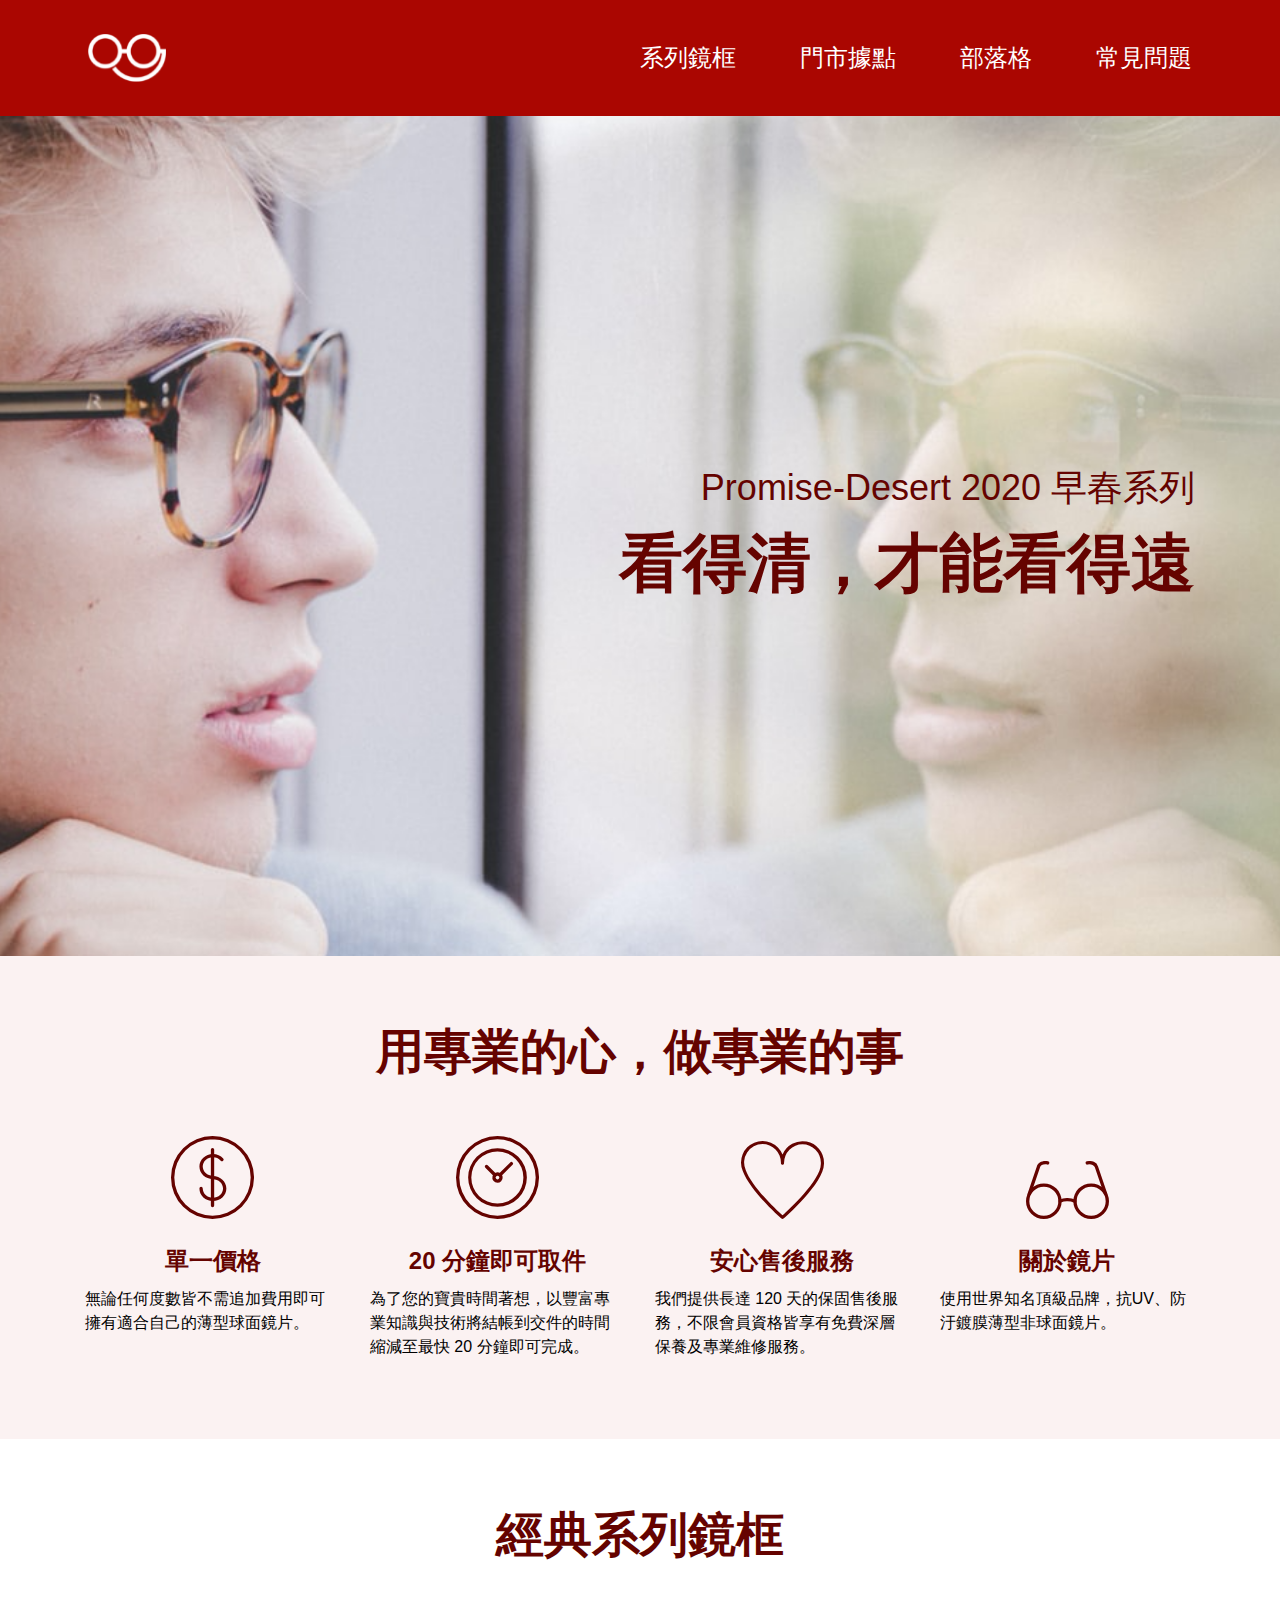
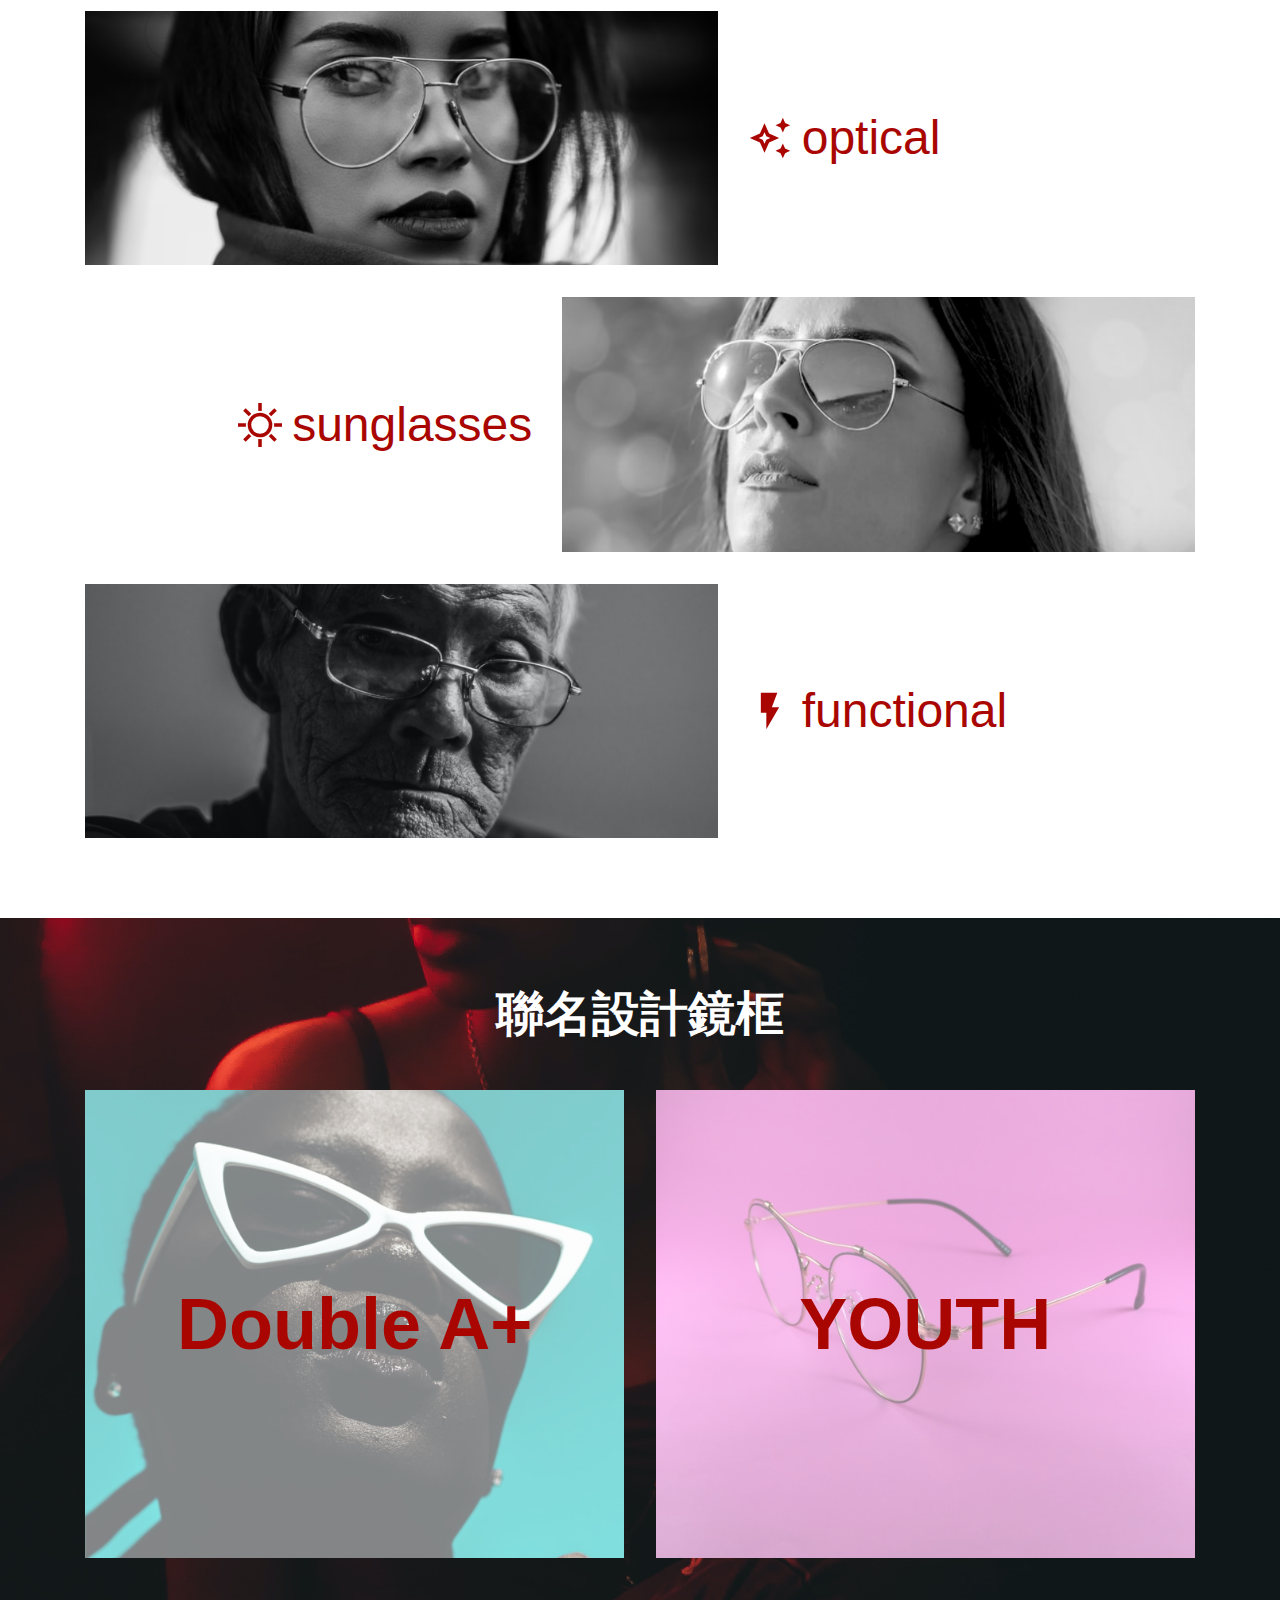
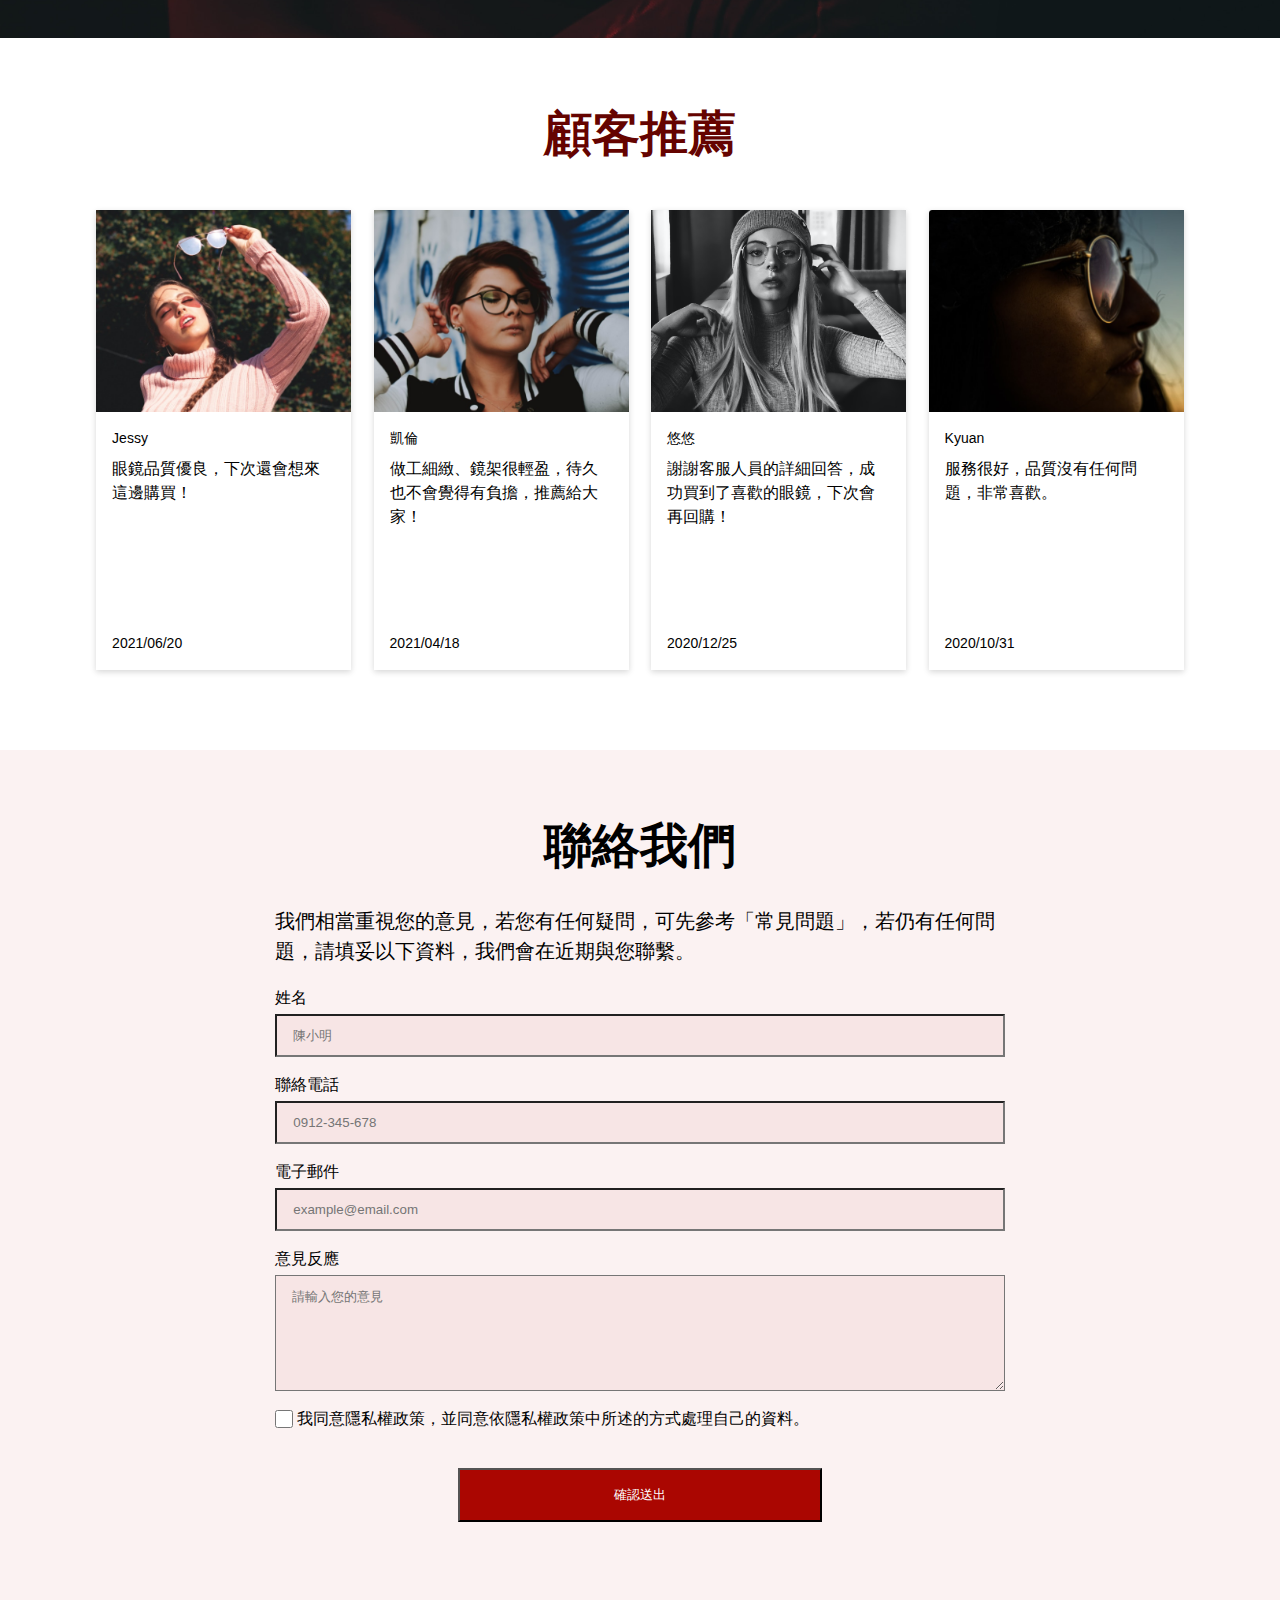
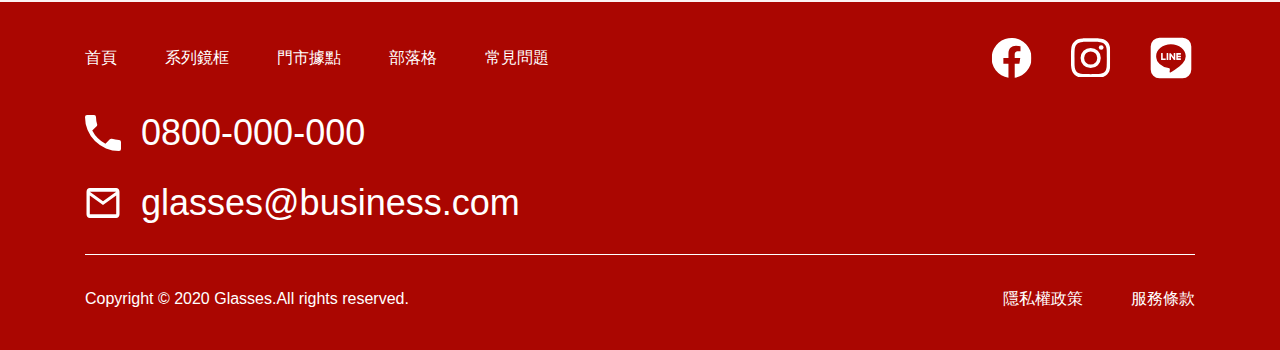
==== commit 187108a1: "Update 2021-07-31T07:33:48.433Z" ====
--- a/index.html
+++ b/index.html
@@ -13,9 +13,7 @@
 
 <body>
     <nav class="navbar d-flex justify-content-between align-items-center">
-        <div>
-            <h1><a href="index.html">logo</a></h1>
-        </div>
+        <h1><a href="index.html">logo</a></h1>
         <ul class="menu d-flex">
             <li><a href="product-op.html" class="h5">系列鏡框</a></li>
             <li><a href="location.html" class="h5">門市據點</a></li>
@@ -109,7 +107,7 @@
             <li class="card mx-auto box-shadow position-relative">
                 <img src="assets/images/rec-1.png" alt="rec-1" class="recommend-img">
                 <div class="card-body">
-                    <p class="font-s mb-2">Jessy</p>
+                    <h4 class="font-s mb-2">Jessy</h4>
                     <p>眼鏡品質優良，下次還會想來這邊購買！</p>
                     <p class="font-s issueDate">2021/06/20</p>
                 </div>
@@ -117,7 +115,7 @@
             <li class="card mx-auto box-shadow position-relative">
                 <img src="assets/images/rec-2.png" alt="rec-2" class="recommend-img">
                 <div class="card-body">
-                    <p class="font-s mb-2">凱倫</p>
+                    <h4 class="font-s mb-2">凱倫</h4>
                     <p>做工細緻、鏡架很輕盈，待久也不會覺得有負擔，推薦給大家！</p>
                     <p class="font-s issueDate">2021/04/18</p>
                 </div>
@@ -125,7 +123,7 @@
             <li class="card mx-auto box-shadow position-relative">
                 <img src="assets/images/rec-3.png" alt="rec-3" class="recommend-img">
                 <div class="card-body">
-                    <p class="font-s mb-2">悠悠</p>
+                    <h4 class="font-s mb-2">悠悠</h4>
                     <p>謝謝客服人員的詳細回答，成功買到了喜歡的眼鏡，下次會再回購！</p>
                     <p class="font-s issueDate">2020/12/25</p>
                 </div>
@@ -133,7 +131,7 @@
             <li class="card mx-auto box-shadow position-relative">
                 <img src="assets/images/rec-4.png" alt="rec-4" class="recommend-img">
                 <div class="card-body">
-                    <p class="font-s mb-2">Kyuan</p>
+                    <h4 class="font-s mb-2">Kyuan</h4>
                     <p>服務很好，品質沒有任何問題，非常喜歡。</p>
                     <p class="font-s issueDate">2020/10/31</p>
                 </div>
@@ -164,10 +162,8 @@
                     <textarea id="textarea" name="textarea" placeholder="請輸入您的意見" rows="6"></textarea>
                 </div>
                 <div class="checkbox d-flex ">
-                    <input type="checkbox" class="mb-10">
-                    <p>
-                        我同意隱私權政策，並同意依隱私權政策中所述的方式處理自己的資料。
-                    </p>
+                    <input type="checkbox" id="checkbox" class="mb-10">
+                    <label for="checkbox">我同意隱私權政策，並同意依隱私權政策中所述的方式處理自己的資料。</label>
                 </div>
                 <div class="text-center">
                     <input type="submit" value="確認送出" class="contactSubmit text-light">
@@ -190,14 +186,10 @@
                             <li><a href="#">部落格</a></li>
                             <li><a href="faq.html">常見問題</a></li>
                         </ul>
-                        <div class="footer-left-phone d-flex align-items-center">
-                            <img src="assets/images/icon-phone.svg" class="footer-left-icon" alt="phone"><a href="#"
-                                class="h4">0800-000-000</a>
-                        </div>
-                        <div class="footer-left-mail d-flex align-items-center">
-                            <img src="assets/images/icon-mail.svg" class="footer-left-icon" alt="mail"><a href="#"
-                                class="h4">glasses@business.com</a>
-                        </div>
+                        <ul class="footer-left-item">
+                            <li class="d-flex align-items-center"><img src="assets/images/icon-phone.svg" class="footer-left-icon" alt="phone"><a href="tel:+" class="h4">0800-000-000</a></li>
+                            <li class="d-flex align-items-center"><img src="assets/images/icon-mail.svg" class="footer-left-icon" alt="mail"><a href="mailto:" class="h4">glasses@business.com</a></li>
+                        </ul>
                     </div>
                     <ul class="footer-links d-flex">
                         <li><a href="#"><img src="assets/images/icon-fb.svg" alt="facebook"></a></li>
--- a/assets/style/all.css
+++ b/assets/style/all.css
@@ -405,25 +405,19 @@
         .footer .footer-left .footer-left-icon {
           width: 16px;
           height: 16px; } }
-    .footer .footer-left .footer-left-phone {
+    .footer .footer-left .footer-left-item li:not(:last-child) {
       margin-bottom: 16px; }
       @media (max-width: 992px) {
-        .footer .footer-left .footer-left-phone {
+        .footer .footer-left .footer-left-item li:not(:last-child) {
           margin-bottom: 12px; } }
       @media (max-width: 767px) {
-        .footer .footer-left .footer-left-phone {
+        .footer .footer-left .footer-left-item li:not(:last-child) {
           margin-bottom: 16px; } }
-      @media (max-width: 992px) {
-        .footer .footer-left .footer-left-phone a {
-          font-size: 20px; } }
-      @media (max-width: 767px) {
-        .footer .footer-left .footer-left-phone a {
-          font-size: 16px; } }
-    @media (max-width: 992px) {
-      .footer .footer-left .footer-left-mail a {
+    @media (max-width: 992px) {
+      .footer .footer-left .footer-left-item a {
         font-size: 20px; } }
     @media (max-width: 767px) {
-      .footer .footer-left .footer-left-mail a {
+      .footer .footer-left .footer-left-item a {
         font-size: 16px; } }
   .footer .footer-links li {
     margin-left: 32px;
@@ -459,13 +453,14 @@
     @media (max-width: 992px) {
       .footer .footer-terms {
         font-size: 14px;
-        padding: 0px 0 16px 0; } }
+        padding: 36px 0 21px 0; } }
     @media (max-width: 767px) {
       .footer .footer-terms {
         -webkit-box-orient: vertical;
         -webkit-box-direction: normal;
             -ms-flex-direction: column;
-                flex-direction: column; } }
+                flex-direction: column;
+        padding: 0 0 16px 0; } }
     .footer .footer-terms li {
       margin-left: 48px; }
       @media (max-width: 992px) {
@@ -767,7 +762,7 @@
       margin-right: 2px; } }
 
 .contactSubmit {
-  width: 65.7%;
+  width: 50%;
   padding: 16px 0;
   background: #aa0601; }
   @media (max-width: 992px) {
